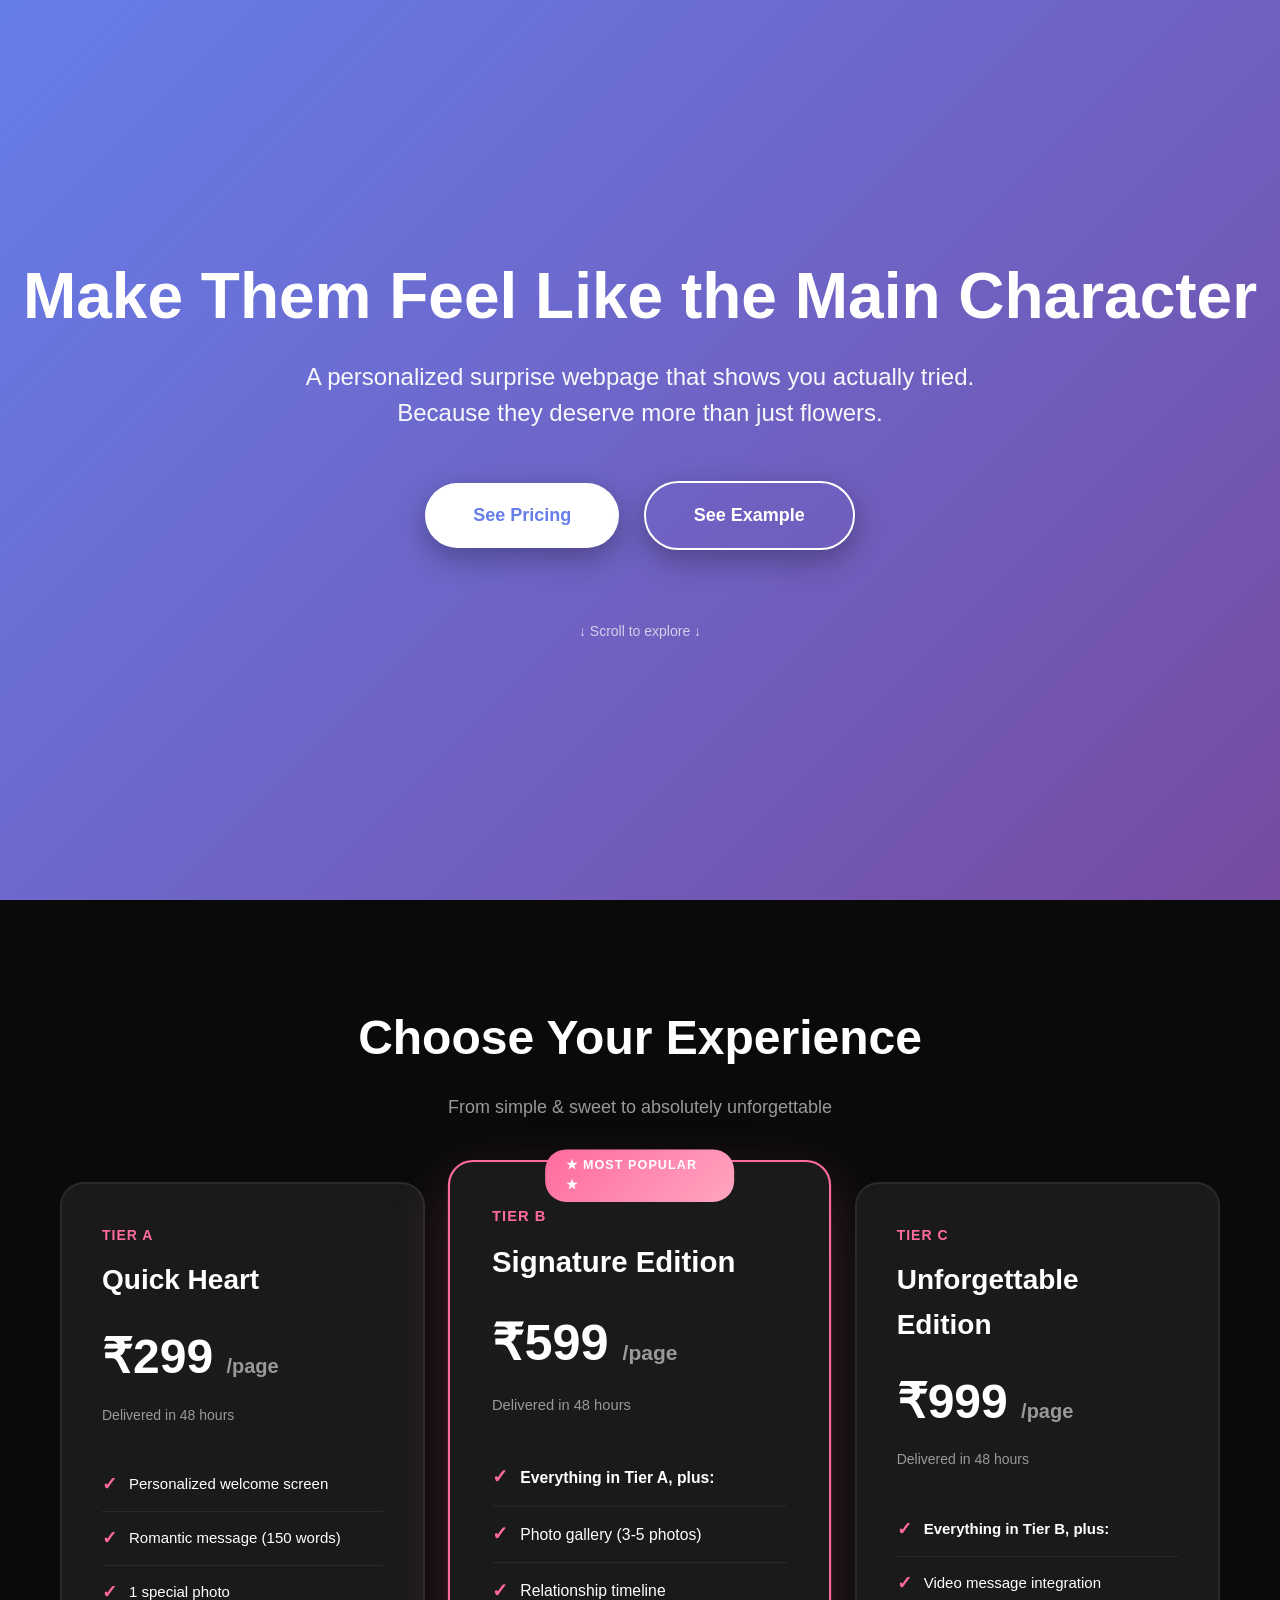
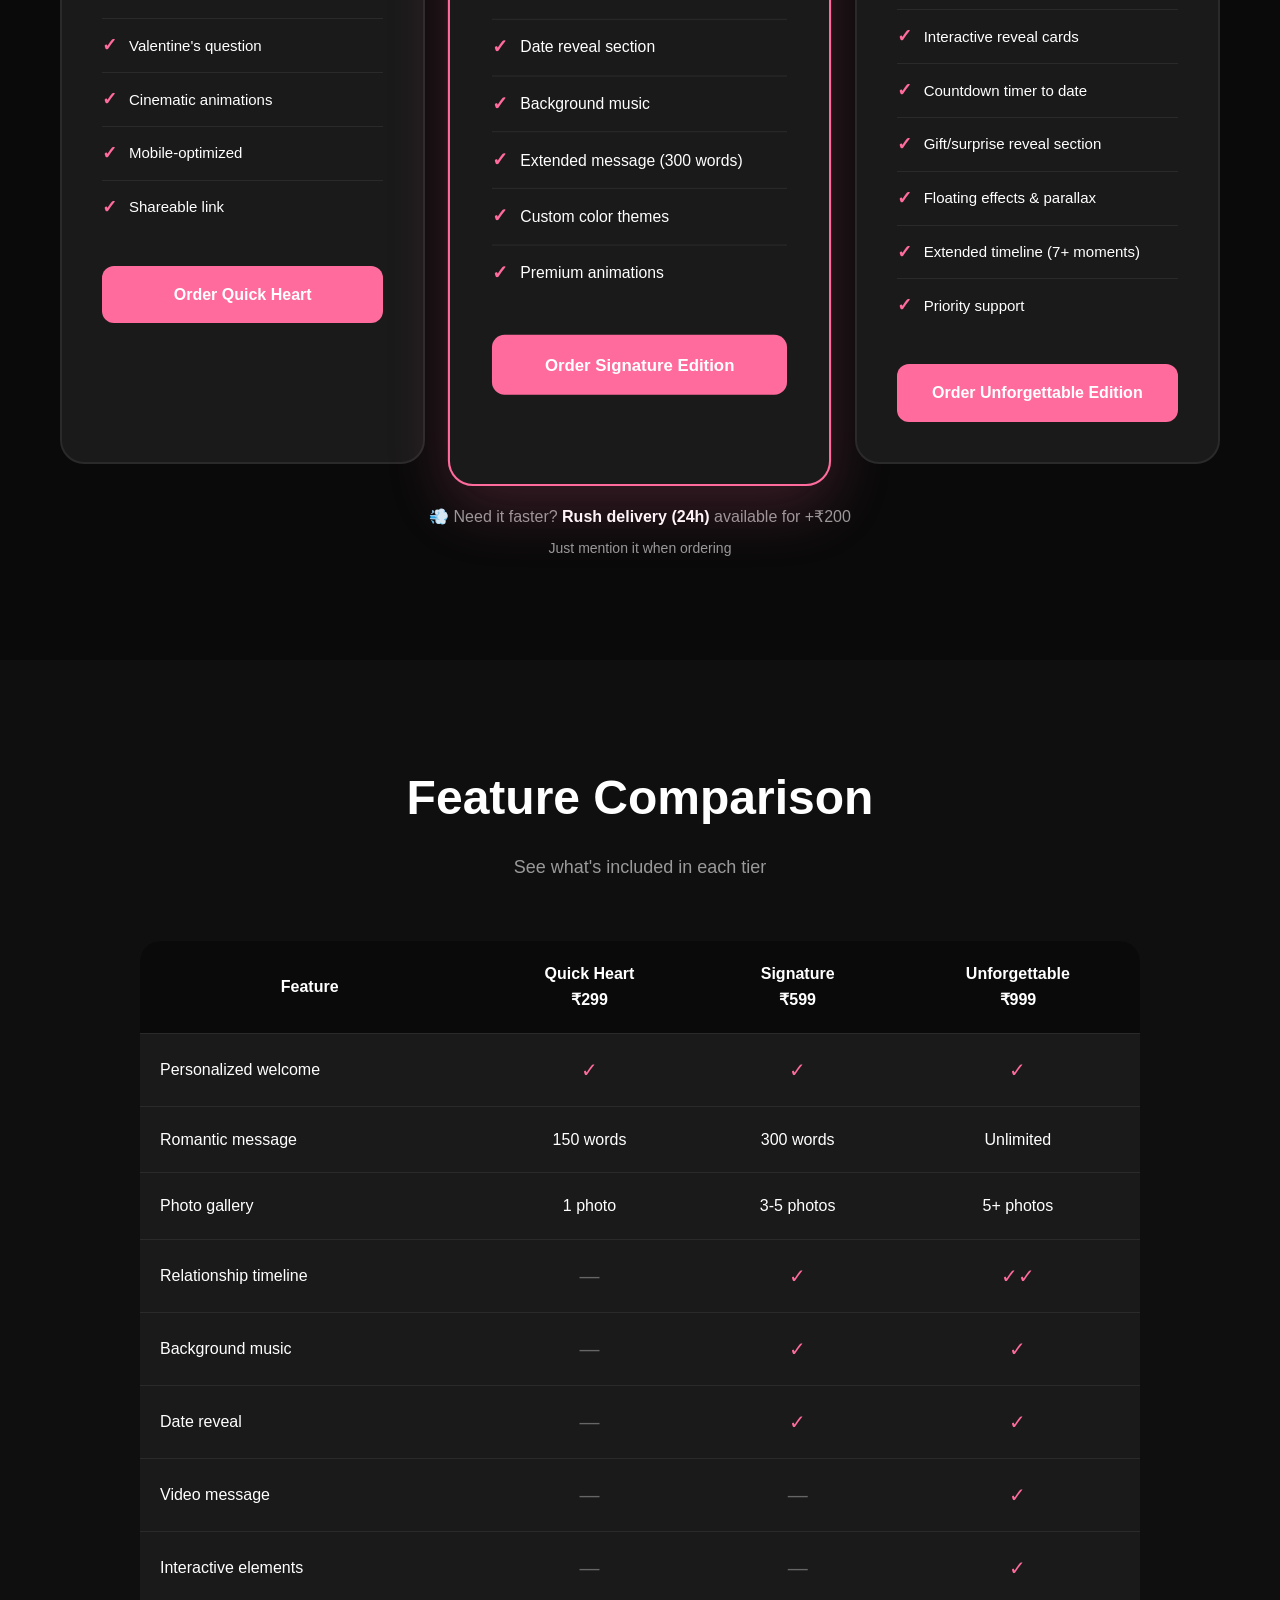
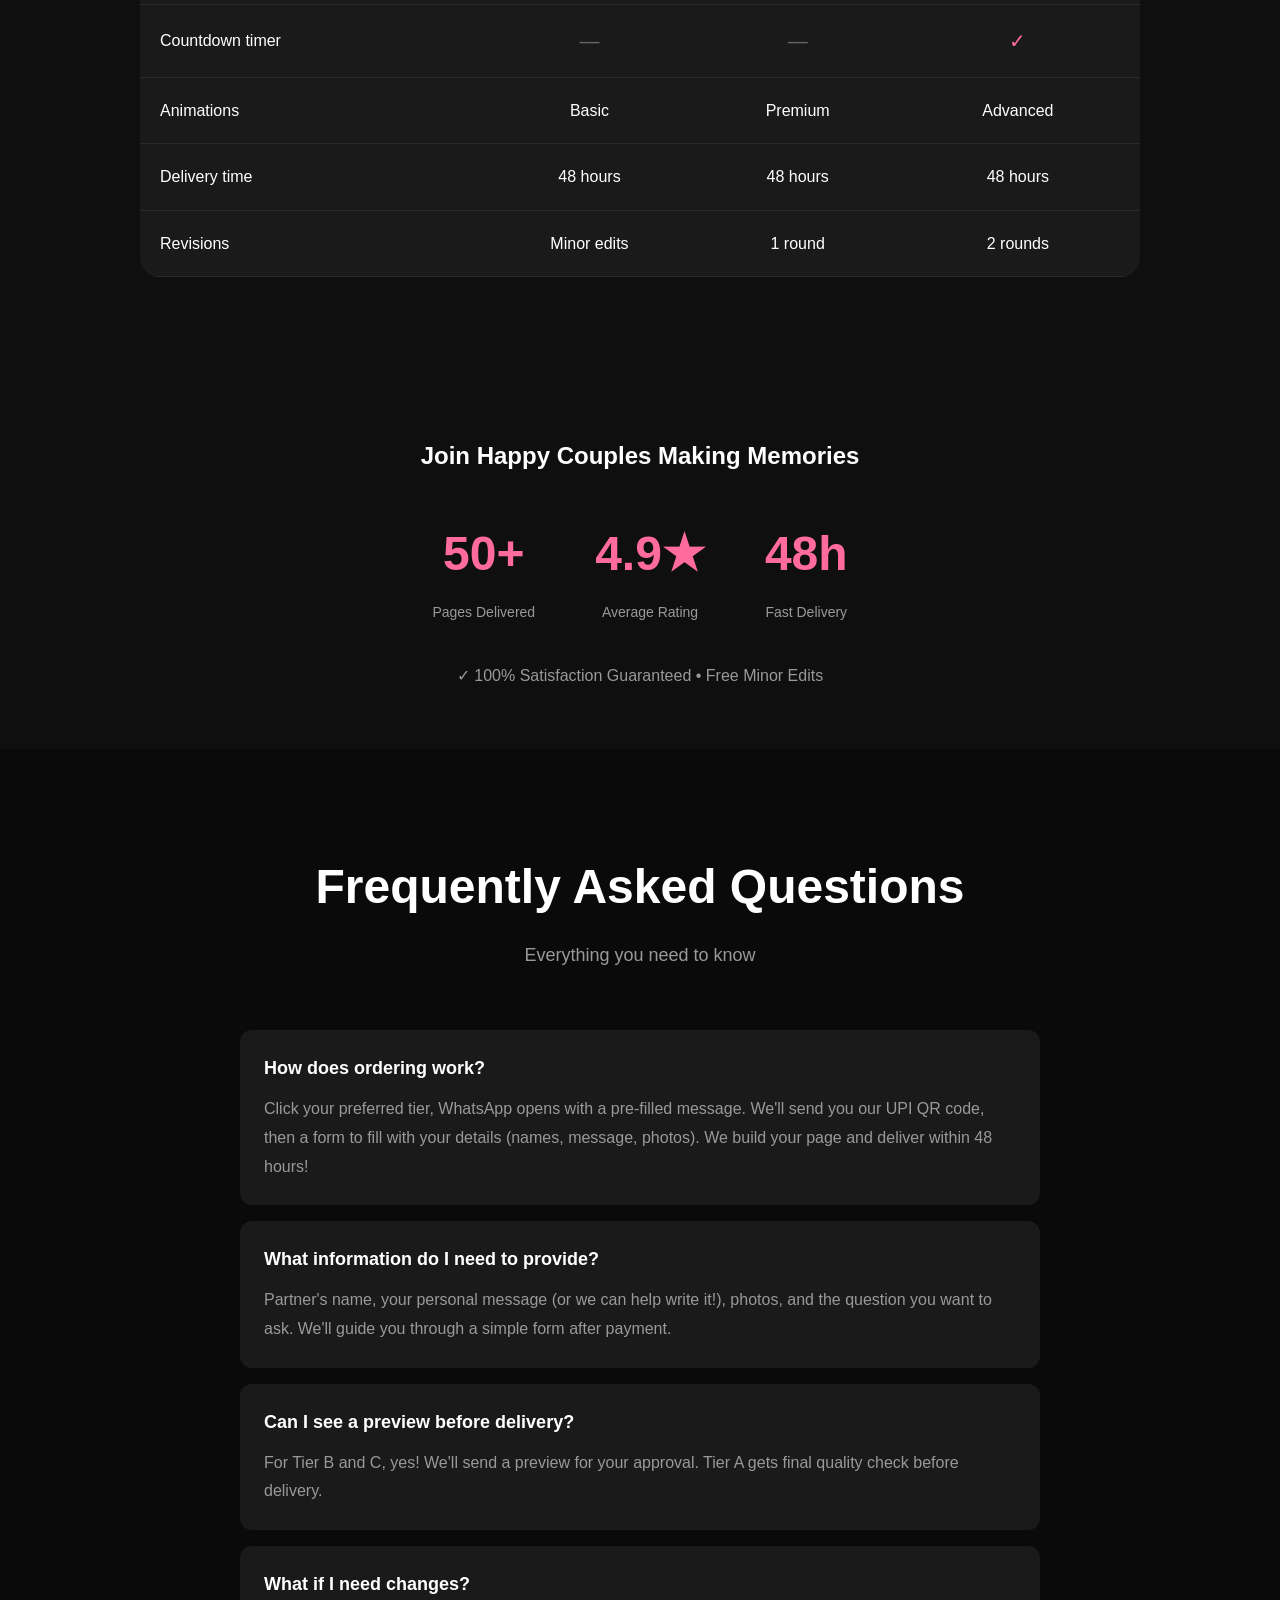
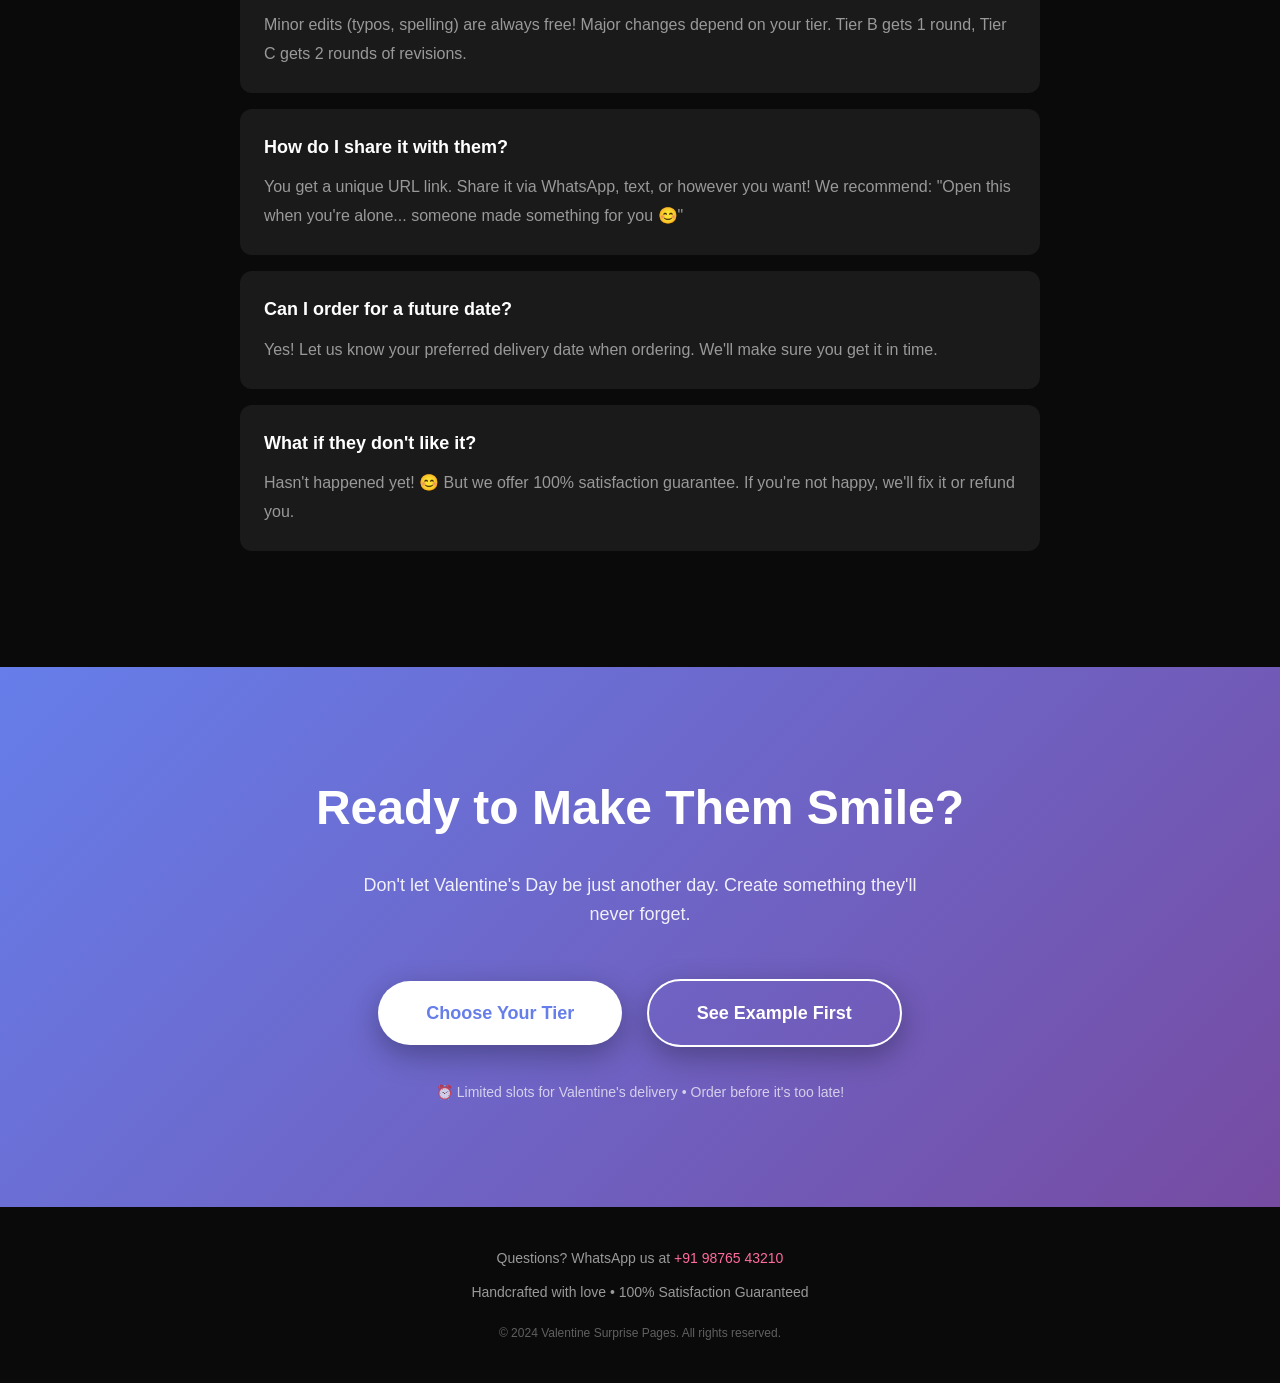
==== index.html @ 6e677381 "Add files via upload" ====
﻿<!DOCTYPE html>

<html lang="en">

<head>

    <meta charset="UTF-8">

    <meta name="viewport" content="width=device-width, initial-scale=1.0">

    <title>Valentine Surprise Pages | Make Them Feel Special</title>

    <meta name="description" content="Personalized romantic surprise pages for Valentine's Day. Choose from 3 tiers of unforgettable experiences.">

    <link rel="icon" href="data:image/svg+xml,<svg xmlns='http://www.w3.org/2000/svg' viewBox='0 0 100 100'><text y='.9em' font-size='90'>💌</text></svg>">

    <style>

        * {

            margin: 0;

            padding: 0;

            box-sizing: border-box;

        }

        body {

            font-family: -apple-system, BlinkMacSystemFont, 'Segoe UI', Roboto, 'Helvetica Neue', Arial, sans-serif;

            background: #0a0a0a;

            color: white;

            line-height: 1.6;

        }

        /* Hero Section */

        .hero {

            background: linear-gradient(135deg, #667eea 0%, #764ba2 100%);

            min-height: 100vh;

            display: flex;

            flex-direction: column;

            justify-content: center;

            align-items: center;

            padding: 40px 20px;

            text-align: center;

        }

        .hero h1 {

            font-size: clamp(36px, 8vw, 64px);

            font-weight: 700;

            margin-bottom: 24px;

            line-height: 1.2;

        }

        .hero-subtitle {

            font-size: clamp(18px, 4vw, 24px);

            margin-bottom: 40px;

            opacity: 0.95;

            max-width: 700px;

            line-height: 1.5;

        }

        .hero-cta {

            display: inline-block;

            padding: 18px 48px;

            background: white;

            color: #667eea;

            text-decoration: none;

            border-radius: 50px;

            font-size: 18px;

            font-weight: 600;

            transition: all 0.3s;

            box-shadow: 0 10px 30px rgba(0, 0, 0, 0.3);

            margin: 10px;

        }

        .hero-cta:hover {

            transform: translateY(-3px);

            box-shadow: 0 15px 40px rgba(0, 0, 0, 0.4);

        }

        .hero-cta.secondary {

            background: transparent;

            border: 2px solid white;

            color: white;

        }

        .hero-cta.secondary:hover {

            background: rgba(255, 255, 255, 0.1);

        }

        .scroll-hint {

            margin-top: 60px;

            font-size: 14px;

            opacity: 0.7;

            animation: bounce 2s infinite;

        }

        @keyframes bounce {

            0%, 100% { transform: translateY(0); }

            50% { transform: translateY(-10px); }

        }

        /* Pricing Section */

        .pricing-section {

            padding: 100px 20px;

            background: #0a0a0a;

        }

        .section-title {

            text-align: center;

            font-size: clamp(32px, 6vw, 48px);

            margin-bottom: 16px;

            font-weight: 700;

        }

        .section-subtitle {

            text-align: center;

            font-size: 18px;

            color: #999;

            margin-bottom: 60px;

        }

        .pricing-grid {

            display: grid;

            grid-template-columns: repeat(auto-fit, minmax(300px, 1fr));

            gap: 32px;

            max-width: 1200px;

            margin: 0 auto;

            padding: 0 20px;

        }

        .pricing-card {

            background: #1a1a1a;

            border-radius: 24px;

            padding: 40px;

            position: relative;

            border: 2px solid #2a2a2a;

            transition: all 0.3s;

        }

        .pricing-card:hover {

            transform: translateY(-8px);

            border-color: #ff6b9d;

            box-shadow: 0 20px 60px rgba(255, 107, 157, 0.3);

        }

        .pricing-card.popular {

            border-color: #ff6b9d;

            box-shadow: 0 20px 60px rgba(255, 107, 157, 0.2);

            transform: scale(1.05);

        }

        .pricing-card.popular:hover {

            transform: scale(1.05) translateY(-8px);

        }

        .popular-badge {

            position: absolute;

            top: -12px;

            left: 50%;

            transform: translateX(-50%);

            background: linear-gradient(135deg, #ff6b9d 0%, #ffa5c0 100%);

            color: white;

            padding: 6px 20px;

            border-radius: 20px;

            font-size: 12px;

            font-weight: 700;

            text-transform: uppercase;

            letter-spacing: 1px;

        }

        .tier-name {

            font-size: 14px;

            color: #ff6b9d;

            font-weight: 600;

            text-transform: uppercase;

            letter-spacing: 1px;

            margin-bottom: 12px;

        }

        .tier-title {

            font-size: 28px;

            font-weight: 700;

            margin-bottom: 16px;

        }

        .tier-price {

            font-size: 48px;

            font-weight: 700;

            margin-bottom: 8px;

        }

        .tier-price span {

            font-size: 20px;

            color: #999;

        }

        .tier-delivery {

            font-size: 14px;

            color: #999;

            margin-bottom: 32px;

        }

        .tier-features {

            list-style: none;

            margin-bottom: 32px;

        }

        .tier-features li {

            padding: 12px 0;

            border-bottom: 1px solid #2a2a2a;

            display: flex;

            align-items: center;

            font-size: 15px;

        }

        .tier-features li:last-child {

            border-bottom: none;

        }

        .tier-features li::before {

            content: '✓';

            color: #ff6b9d;

            font-weight: 700;

            margin-right: 12px;

            font-size: 18px;

        }

        .tier-cta {

            display: block;

            width: 100%;

            padding: 16px;

            background: #ff6b9d;

            color: white;

            text-decoration: none;

            border-radius: 12px;

            font-size: 16px;

            font-weight: 600;

            text-align: center;

            transition: all 0.3s;

        }

        .tier-cta:hover {

            background: #ffa5c0;

            transform: translateY(-2px);

            box-shadow: 0 10px 30px rgba(255, 107, 157, 0.3);

        }

        .tier-demo {

            display: block;

            width: 100%;

            padding: 12px;

            margin-top: 12px;

            background: transparent;

            color: #ff6b9d;

            text-decoration: none;

            border: 2px solid #ff6b9d;

            border-radius: 12px;

            font-size: 14px;

            font-weight: 600;

            text-align: center;

            transition: all 0.3s;

        }

        .tier-demo:hover {

            background: rgba(255, 107, 157, 0.1);

            transform: translateY(-2px);

        }

        /* Comparison Table */

        .comparison-section {

            padding: 100px 20px;

            background: #0f0f0f;

        }

        .comparison-table {

            max-width: 1000px;

            margin: 0 auto;

            background: #1a1a1a;

            border-radius: 20px;

            overflow: hidden;

        }

        .comparison-table table {

            width: 100%;

            border-collapse: collapse;

        }

        .comparison-table th,

        .comparison-table td {

            padding: 20px;

            text-align: left;

            border-bottom: 1px solid #2a2a2a;

        }

        .comparison-table th {

            background: #0a0a0a;

            font-weight: 600;

            text-align: center;

        }

        .comparison-table td:first-child {

            font-weight: 500;

        }

        .comparison-table td:not(:first-child) {

            text-align: center;

        }

        .check {

            color: #ff6b9d;

            font-size: 20px;

        }

        .cross {

            color: #666;

            font-size: 20px;

        }

        /* FAQ Section */

        .faq-section {

            padding: 100px 20px;

            background: #0a0a0a;

        }

        .faq-container {

            max-width: 800px;

            margin: 0 auto;

        }

        .faq-item {

            background: #1a1a1a;

            border-radius: 12px;

            padding: 24px;

            margin-bottom: 16px;

        }

        .faq-question {

            font-size: 18px;

            font-weight: 600;

            margin-bottom: 12px;

        }

        .faq-answer {

            color: #999;

            line-height: 1.8;

        }

        /* Social Proof */

        .social-proof {

            text-align: center;

            padding: 60px 20px;

            background: #0f0f0f;

        }

        .social-proof h3 {

            font-size: 24px;

            margin-bottom: 20px;

        }

        .stats {

            display: flex;

            justify-content: center;

            gap: 60px;

            flex-wrap: wrap;

            margin-top: 40px;

        }

        .stat {

            text-align: center;

        }

        .stat-number {

            font-size: 48px;

            font-weight: 700;

            color: #ff6b9d;

        }

        .stat-label {

            font-size: 14px;

            color: #999;

            margin-top: 8px;

        }

        /* Footer */

        footer {

            text-align: center;

            padding: 40px 20px;

            background: #0a0a0a;

            color: #999;

            font-size: 14px;

        }

        footer a {

            color: #ff6b9d;

            text-decoration: none;

        }

        footer a:hover {

            text-decoration: underline;

        }

        /* Mobile Responsive */

        @media (max-width: 768px) {

            .pricing-grid {

                grid-template-columns: 1fr;

            }

            .pricing-card.popular {

                transform: scale(1);

            }

            .pricing-card.popular:hover {

                transform: scale(1) translateY(-8px);

            }

            .comparison-table {

                overflow-x: auto;

            }

            .stats {

                gap: 40px;

            }

        }

    </style>

</head>

<body>

    <!-- Hero Section -->

    <section class="hero">

        <h1>Make Them Feel Like the Main Character</h1>

        <p class="hero-subtitle">

            A personalized surprise webpage that shows you actually tried.

            Because they deserve more than just flowers.

        </p>

        <div>

            <a href="#pricing" class="hero-cta">See Pricing</a>

            <a href="demo/tier-b.html" class="hero-cta secondary" target="_blank">See Example</a>

        </div>

        <div class="scroll-hint">↓ Scroll to explore ↓</div>

    </section>

    <!-- Pricing Section -->

    <section id="pricing" class="pricing-section">

        <h2 class="section-title">Choose Your Experience</h2>

        <p class="section-subtitle">From simple & sweet to absolutely unforgettable</p>

        <div class="pricing-grid">

            <!-- Tier A: Quick Heart -->

            <div class="pricing-card">

                <div class="tier-name">Tier A</div>

                <h3 class="tier-title">Quick Heart</h3>

                <div class="tier-price">₹299 <span>/page</span></div>

                <p class="tier-delivery">Delivered in 48 hours</p>

                <ul class="tier-features">

                    <li>Personalized welcome screen</li>

                    <li>Romantic message (150 words)</li>

                    <li>1 special photo</li>

                    <li>Valentine's question</li>

                    <li>Cinematic animations</li>

                    <li>Mobile-optimized</li>

                    <li>Shareable link</li>

                </ul>

                <!-- CUSTOMIZATION: Replace 919876543210 with your WhatsApp number -->

                <a href="https://wa.me/919876543210?text=Hi!%20I%20want%20to%20order%20a%20Valentine%20Surprise%20Page%20%F0%9F%92%8C%0A%0A*Tier:*%20A%20-%20Quick%20Heart%0A*Price:*%20%E2%82%B9299%0A%0AI%27d%20like%20to%20proceed!" class="tier-cta" target="_blank">Order Quick Heart</a>

                <!-- <a href="demo/tier-a.html" class="tier-demo" target="_blank">View Demo</a> -->

            </div>

            <!-- Tier B: Signature Edition (MOST POPULAR) -->

            <div class="pricing-card popular">

                <div class="popular-badge">★ Most Popular ★</div>

                <div class="tier-name">Tier B</div>

                <h3 class="tier-title">Signature Edition</h3>

                <div class="tier-price">₹599 <span>/page</span></div>

                <p class="tier-delivery">Delivered in 48 hours</p>

                <ul class="tier-features">

                    <li><strong>Everything in Tier A, plus:</strong></li>

                    <li>Photo gallery (3-5 photos)</li>

                    <li>Relationship timeline</li>

                    <li>Date reveal section</li>

                    <li>Background music</li>

                    <li>Extended message (300 words)</li>

                    <li>Custom color themes</li>

                    <li>Premium animations</li>

                </ul>

                <a href="https://wa.me/919876543210?text=Hi!%20I%20want%20to%20order%20a%20Valentine%20Surprise%20Page%20%F0%9F%92%8C%0A%0A*Tier:*%20B%20-%20Signature%20Edition%20%E2%AD%90%0A*Price:*%20%E2%82%B9599%0A%0AI%27d%20like%20to%20proceed!" class="tier-cta" target="_blank">Order Signature Edition</a>

                <!-- <a href="demo/tier-b.html" class="tier-demo" target="_blank">View Demo</a> -->

            </div>

            <!-- Tier C: Unforgettable Edition -->

            <div class="pricing-card">

                <div class="tier-name">Tier C</div>

                <h3 class="tier-title">Unforgettable Edition</h3>

                <div class="tier-price">₹999 <span>/page</span></div>

                <p class="tier-delivery">Delivered in 48 hours</p>

                <ul class="tier-features">

                    <li><strong>Everything in Tier B, plus:</strong></li>

                    <li>Video message integration</li>

                    <li>Interactive reveal cards</li>

                    <li>Countdown timer to date</li>

                    <li>Gift/surprise reveal section</li>

                    <li>Floating effects & parallax</li>

                    <li>Extended timeline (7+ moments)</li>

                    <li>Priority support</li>

                </ul>

                <a href="https://wa.me/919876543210?text=Hi!%20I%20want%20to%20order%20a%20Valentine%20Surprise%20Page%20%F0%9F%92%8C%0A%0A*Tier:*%20C%20-%20Unforgettable%20Edition%20%F0%9F%8C%9F%0A*Price:*%20%E2%82%B9999%0A%0AI%27d%20like%20to%20proceed!" class="tier-cta" target="_blank">Order Unforgettable Edition</a>

                <!-- <a href="demo/tier-c.html" class="tier-demo" target="_blank">View Demo</a> -->

            </div>

        </div>

        <div style="text-align: center; margin-top: 40px; color: #999;">

            <p>💨 Need it faster? <strong style="color: white;">Rush delivery (24h)</strong> available for +₹200</p>

            <p style="margin-top: 8px; font-size: 14px;">Just mention it when ordering</p>

        </div>

    </section>

    <!-- Comparison Table -->

    <section class="comparison-section">

        <h2 class="section-title">Feature Comparison</h2>

        <p class="section-subtitle">See what's included in each tier</p>

        <div class="comparison-table">

            <table>

                <thead>

                    <tr>

                        <th>Feature</th>

                        <th>Quick Heart<br>₹299</th>

                        <th>Signature<br>₹599</th>

                        <th>Unforgettable<br>₹999</th>

                    </tr>

                </thead>

                <tbody>

                    <tr>

                        <td>Personalized welcome</td>

                        <td><span class="check">✓</span></td>

                        <td><span class="check">✓</span></td>

                        <td><span class="check">✓</span></td>

                    </tr>

                    <tr>

                        <td>Romantic message</td>

                        <td>150 words</td>

                        <td>300 words</td>

                        <td>Unlimited</td>

                    </tr>

                    <tr>

                        <td>Photo gallery</td>

                        <td>1 photo</td>

                        <td>3-5 photos</td>

                        <td>5+ photos</td>

                    </tr>

                    <tr>

                        <td>Relationship timeline</td>

                        <td><span class="cross">—</span></td>

                        <td><span class="check">✓</span></td>

                        <td><span class="check">✓✓</span></td>

                    </tr>

                    <tr>

                        <td>Background music</td>

                        <td><span class="cross">—</span></td>

                        <td><span class="check">✓</span></td>

                        <td><span class="check">✓</span></td>

                    </tr>

                    <tr>

                        <td>Date reveal</td>

                        <td><span class="cross">—</span></td>

                        <td><span class="check">✓</span></td>

                        <td><span class="check">✓</span></td>

                    </tr>

                    <tr>

                        <td>Video message</td>

                        <td><span class="cross">—</span></td>

                        <td><span class="cross">—</span></td>

                        <td><span class="check">✓</span></td>

                    </tr>

                    <tr>

                        <td>Interactive elements</td>

                        <td><span class="cross">—</span></td>

                        <td><span class="cross">—</span></td>

                        <td><span class="check">✓</span></td>

                    </tr>

                    <tr>

                        <td>Countdown timer</td>

                        <td><span class="cross">—</span></td>

                        <td><span class="cross">—</span></td>

                        <td><span class="check">✓</span></td>

                    </tr>

                    <tr>

                        <td>Animations</td>

                        <td>Basic</td>

                        <td>Premium</td>

                        <td>Advanced</td>

                    </tr>

                    <tr>

                        <td>Delivery time</td>

                        <td>48 hours</td>

                        <td>48 hours</td>

                        <td>48 hours</td>

                    </tr>

                    <tr>

                        <td>Revisions</td>

                        <td>Minor edits</td>

                        <td>1 round</td>

                        <td>2 rounds</td>

                    </tr>

                </tbody>

            </table>

        </div>

    </section>

    <!-- Social Proof -->

    <section class="social-proof">

        <h3>Join Happy Couples Making Memories</h3>

        <div class="stats">

            <div class="stat">

                <div class="stat-number">50+</div>

                <div class="stat-label">Pages Delivered</div>

            </div>

            <div class="stat">

                <div class="stat-number">4.9★</div>

                <div class="stat-label">Average Rating</div>

            </div>

            <div class="stat">

                <div class="stat-number">48h</div>

                <div class="stat-label">Fast Delivery</div>

            </div>

        </div>

        <p style="margin-top: 40px; color: #999;">✓ 100% Satisfaction Guaranteed • Free Minor Edits</p>

    </section>

    <!-- FAQ -->

    <section class="faq-section">

        <h2 class="section-title">Frequently Asked Questions</h2>

        <p class="section-subtitle">Everything you need to know</p>

        <div class="faq-container">

            <div class="faq-item">

                <div class="faq-question">How does ordering work?</div>

                <div class="faq-answer">Click your preferred tier, WhatsApp opens with a pre-filled message. We'll send you our UPI QR code, then a form to fill with your details (names, message, photos). We build your page and deliver within 48 hours!</div>

            </div>

            <div class="faq-item">

                <div class="faq-question">What information do I need to provide?</div>

                <div class="faq-answer">Partner's name, your personal message (or we can help write it!), photos, and the question you want to ask. We'll guide you through a simple form after payment.</div>

            </div>

            <div class="faq-item">

                <div class="faq-question">Can I see a preview before delivery?</div>

                <div class="faq-answer">For Tier B and C, yes! We'll send a preview for your approval. Tier A gets final quality check before delivery.</div>

            </div>

            <div class="faq-item">

                <div class="faq-question">What if I need changes?</div>

                <div class="faq-answer">Minor edits (typos, spelling) are always free! Major changes depend on your tier. Tier B gets 1 round, Tier C gets 2 rounds of revisions.</div>

            </div>

            <div class="faq-item">

                <div class="faq-question">How do I share it with them?</div>

                <div class="faq-answer">You get a unique URL link. Share it via WhatsApp, text, or however you want! We recommend: "Open this when you're alone... someone made something for you 😊"</div>

            </div>

            <div class="faq-item">

                <div class="faq-question">Can I order for a future date?</div>

                <div class="faq-answer">Yes! Let us know your preferred delivery date when ordering. We'll make sure you get it in time.</div>

            </div>

            <div class="faq-item">

                <div class="faq-question">What if they don't like it?</div>

                <div class="faq-answer">Hasn't happened yet! 😊 But we offer 100% satisfaction guarantee. If you're not happy, we'll fix it or refund you.</div>

            </div>

        </div>

    </section>

    <!-- Final CTA -->

    <section class="hero" style="min-height: 60vh;">

        <h2 style="font-size: clamp(32px, 6vw, 48px); margin-bottom: 24px;">Ready to Make Them Smile?</h2>

        <p style="font-size: 18px; max-width: 600px; margin-bottom: 40px; opacity: 0.9;">

            Don't let Valentine's Day be just another day. Create something they'll never forget.

        </p>

        <div>

            <a href="#pricing" class="hero-cta">Choose Your Tier</a>

            <a href="demo/tier-b.html" class="hero-cta secondary" target="_blank">See Example First</a>

        </div>

        <p style="margin-top: 24px; font-size: 14px; opacity: 0.7;">

            ⏰ Limited slots for Valentine's delivery • Order before it's too late!

        </p>

    </section>

    <!-- Footer -->

    <footer>

        <!-- CUSTOMIZATION: Update your contact info -->

        <p>Questions? WhatsApp us at <a href="https://wa.me/919876543210" target="_blank">+91 98765 43210</a></p>

        <p style="margin-top: 12px;">Handcrafted with love • 100% Satisfaction Guaranteed</p>

        <p style="margin-top: 20px; font-size: 12px; opacity: 0.6;">© 2024 Valentine Surprise Pages. All rights reserved.</p>

    </footer>

</body>

</html>
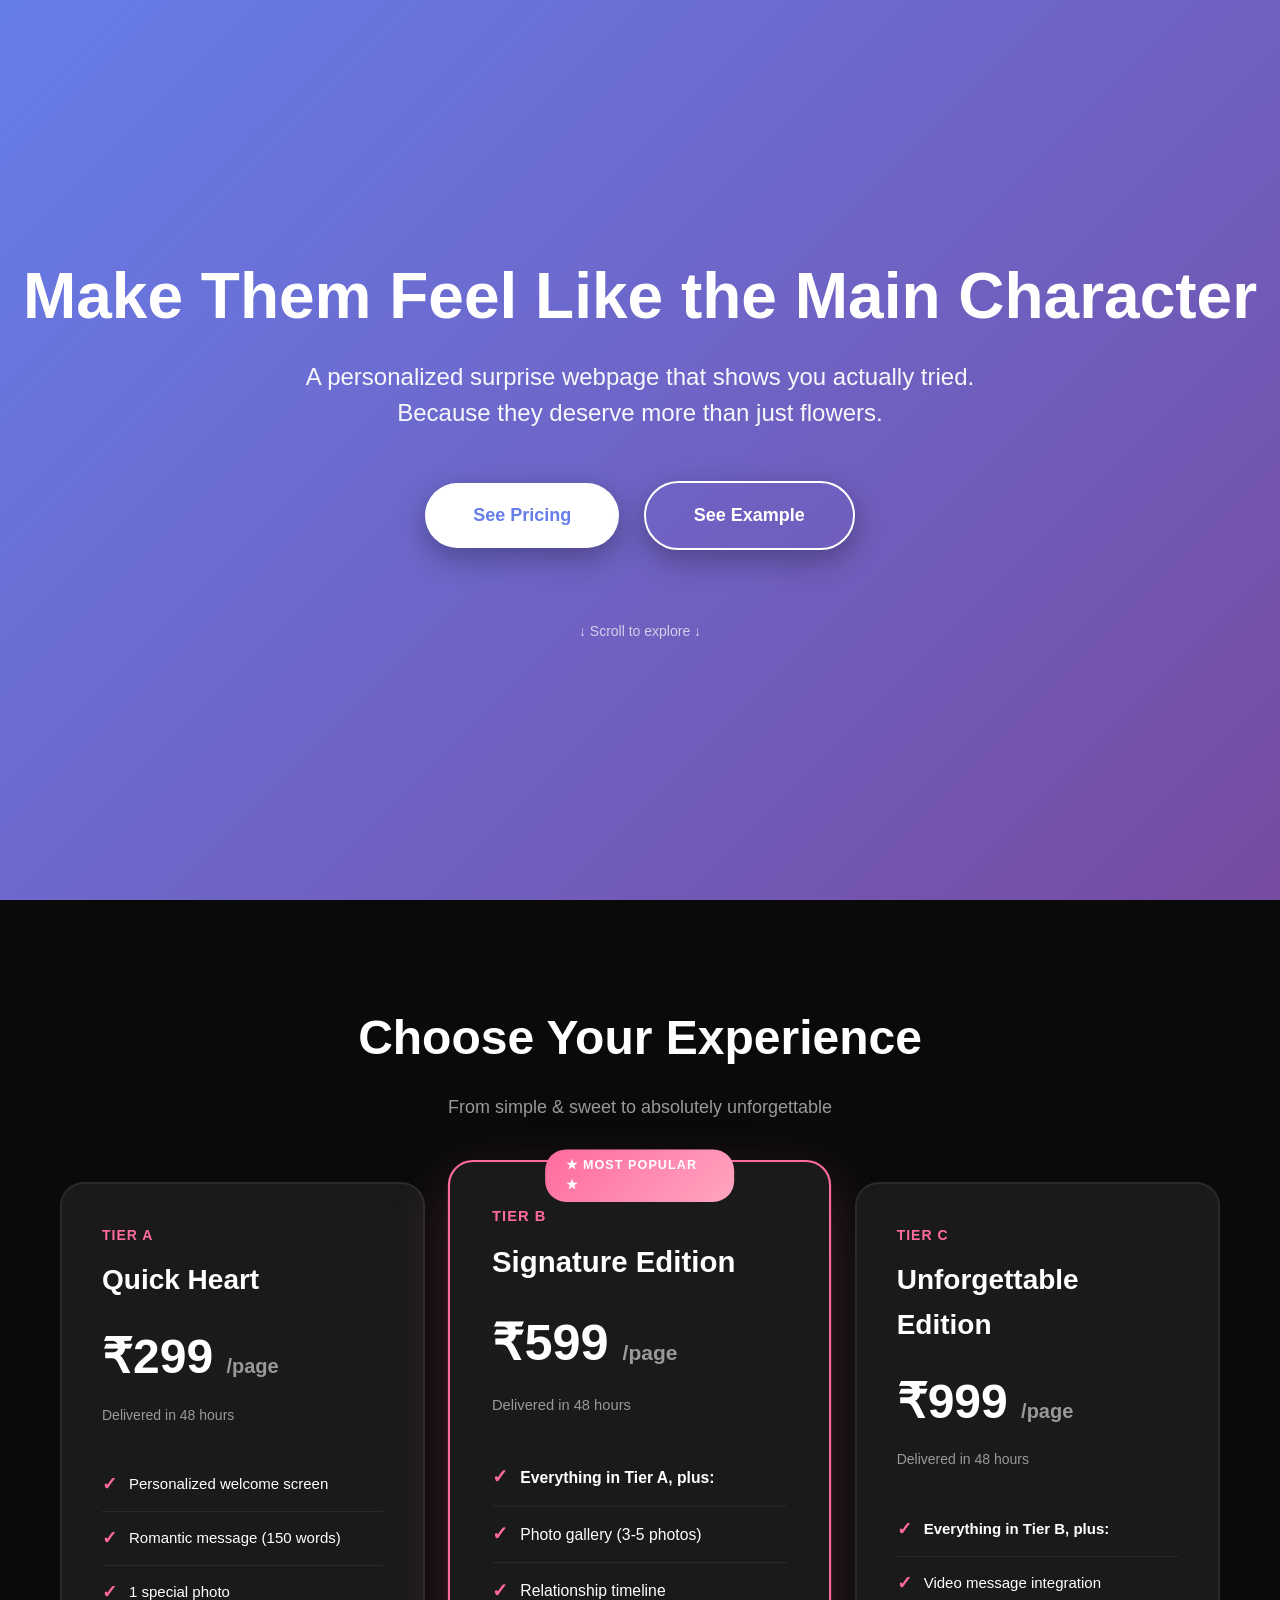
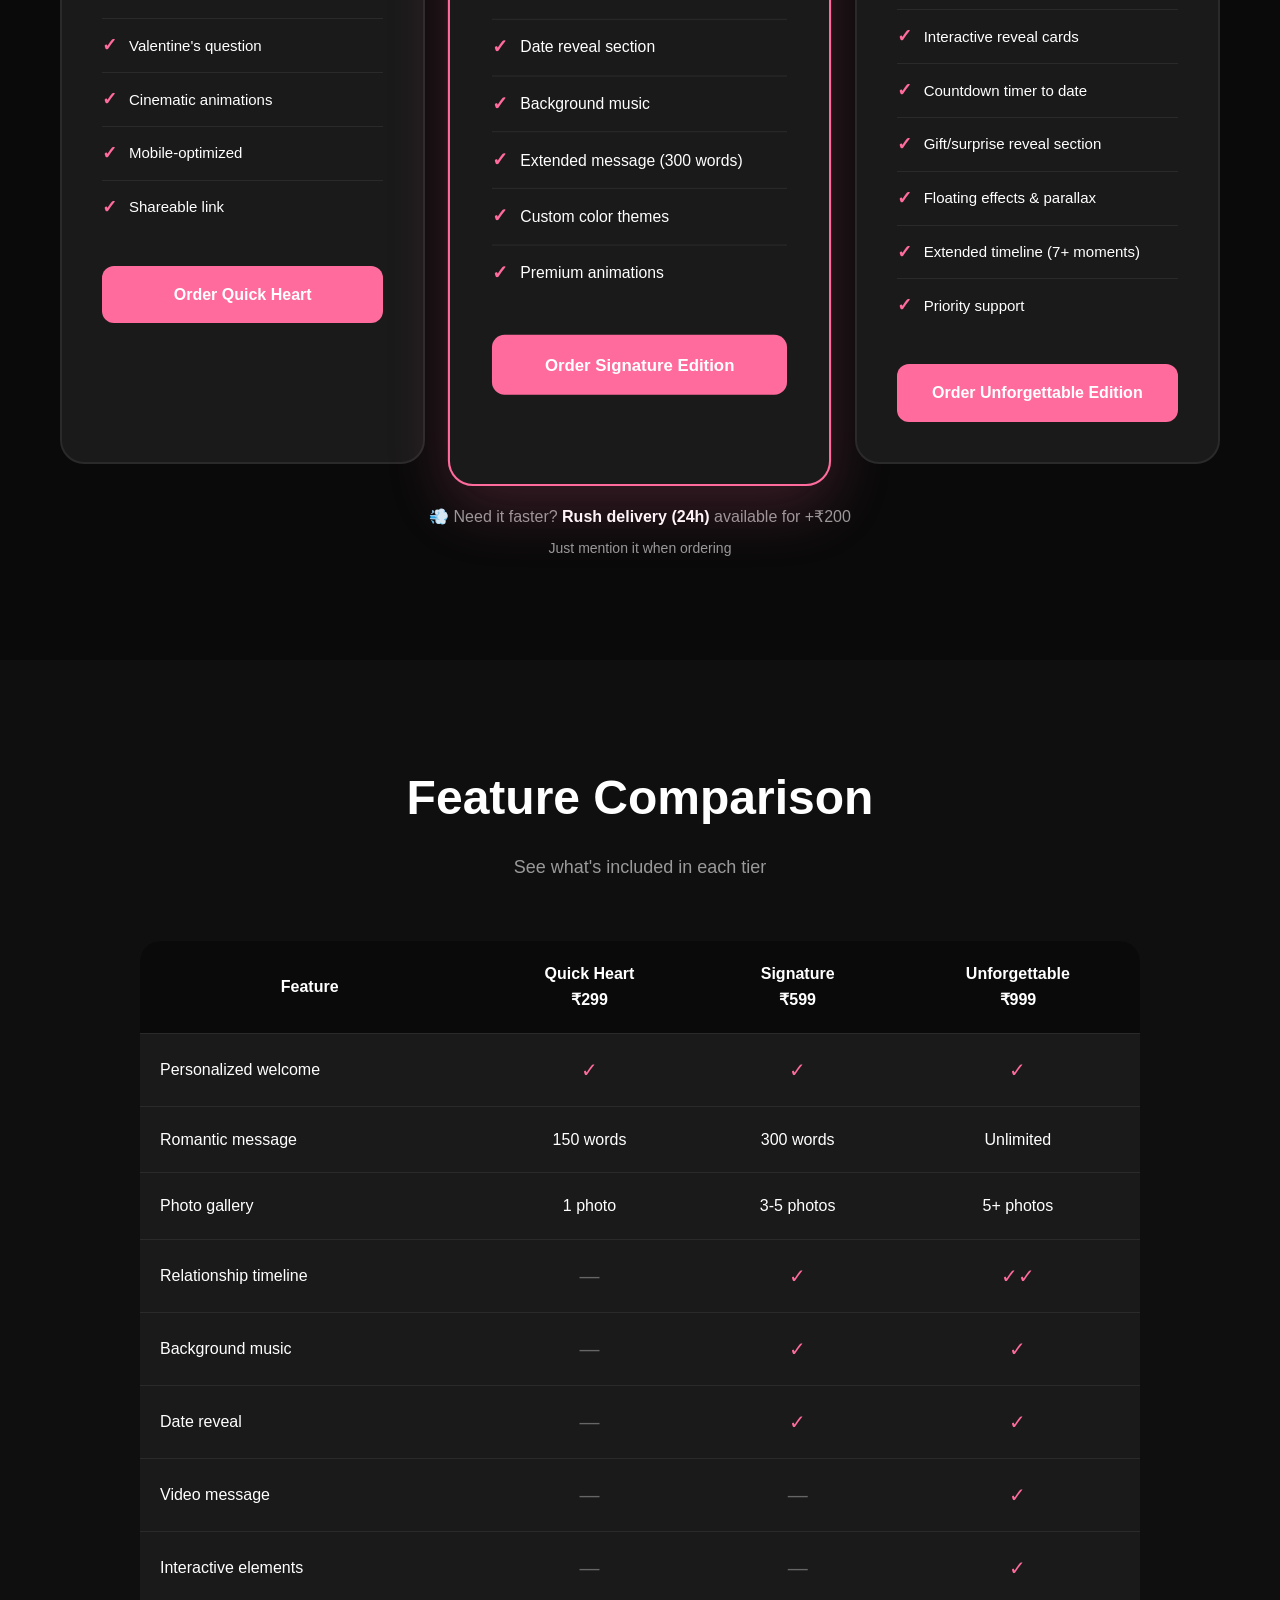
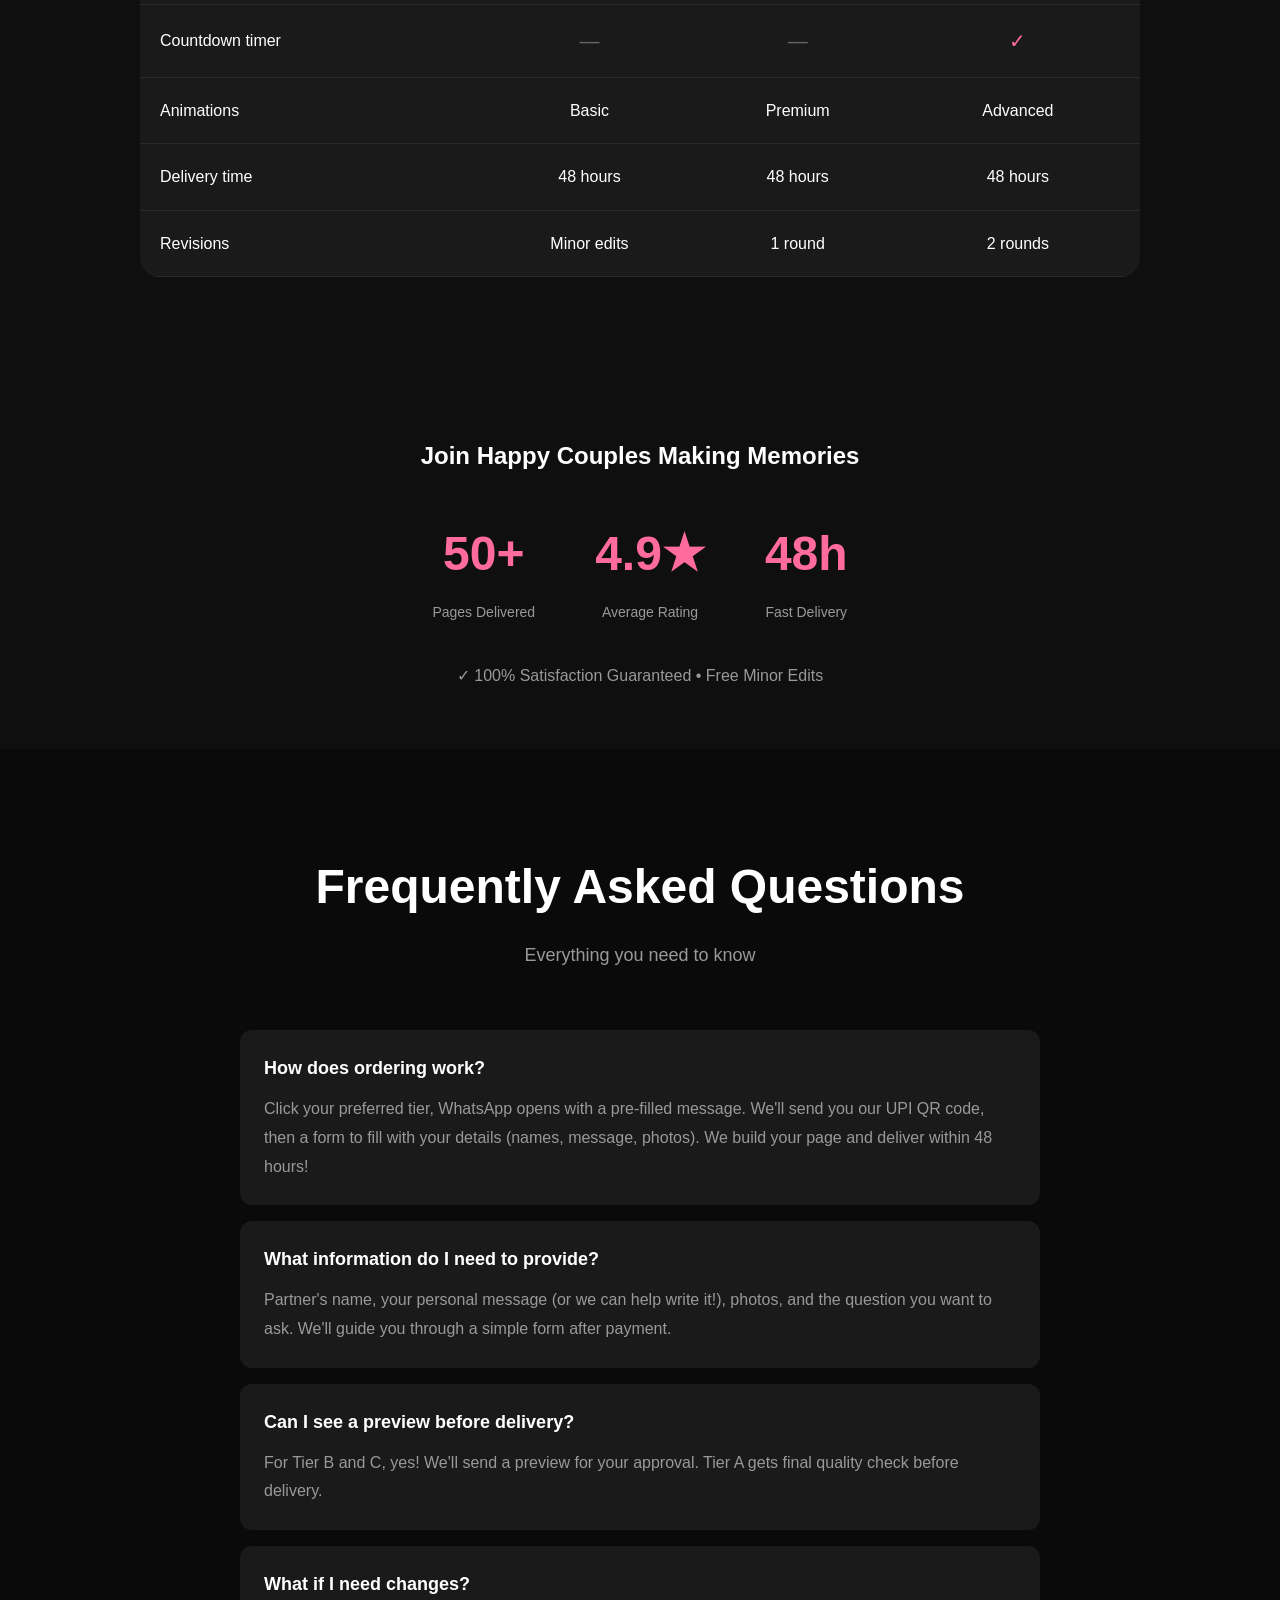
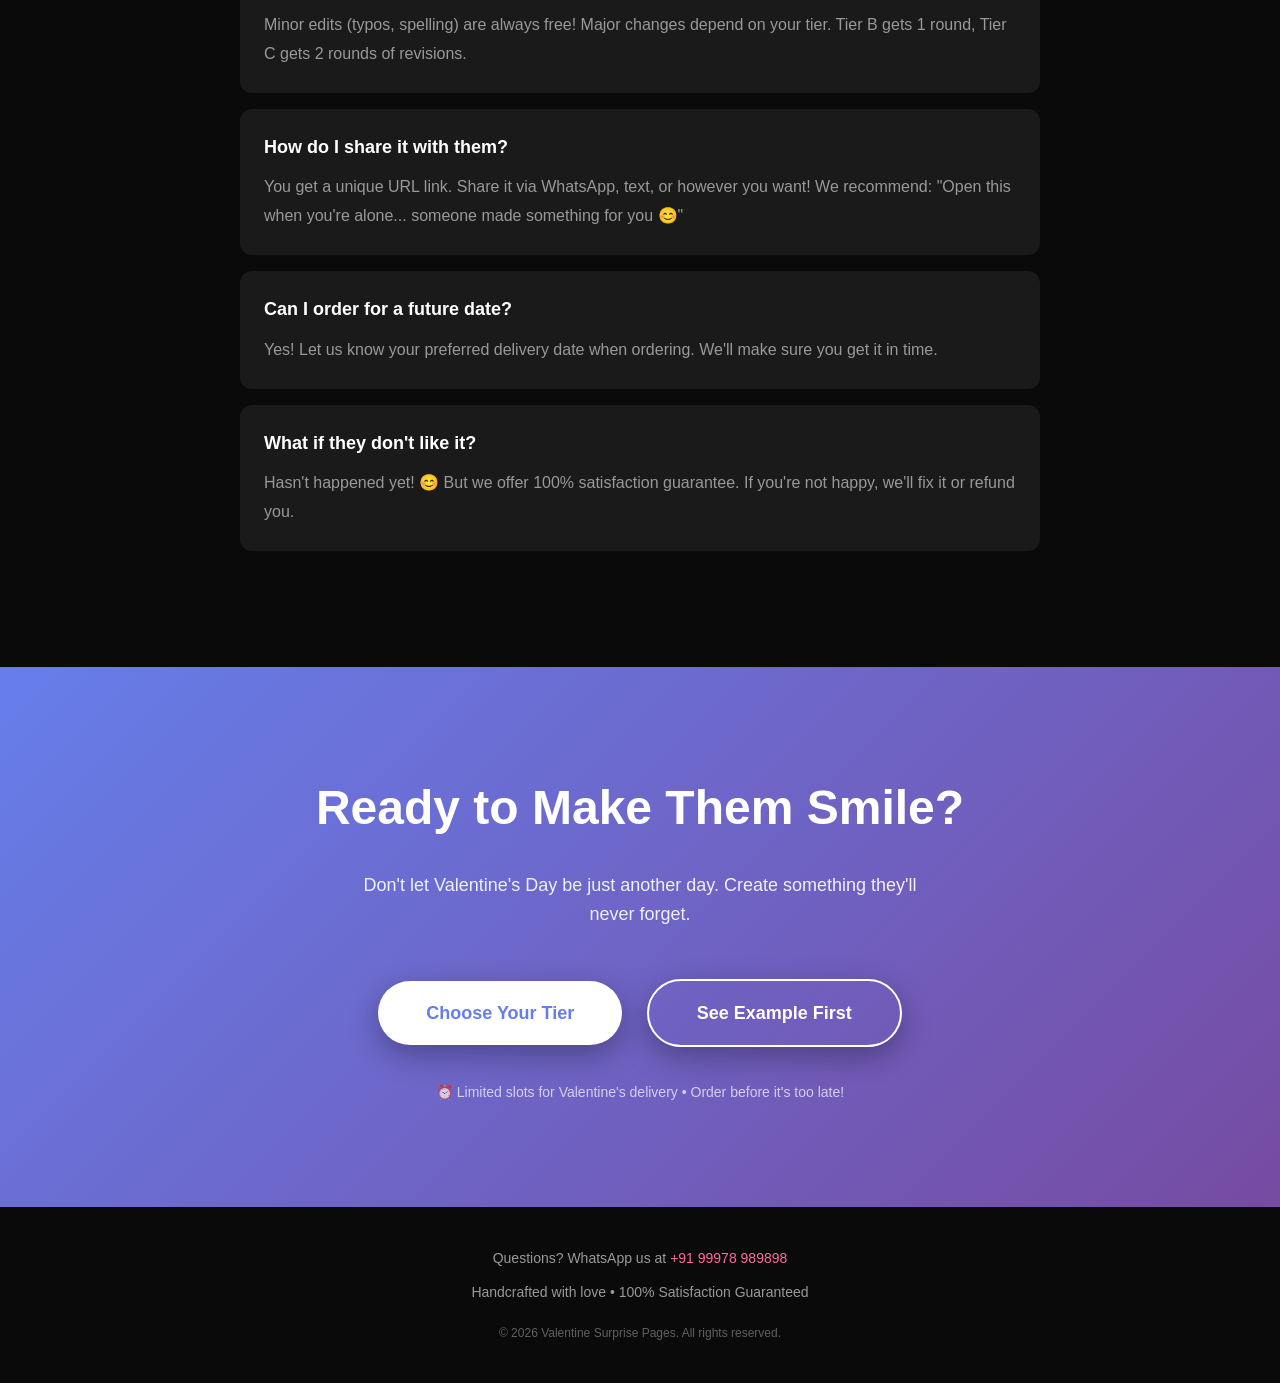
==== commit 32016b6c: "Update index.html" ====
--- a/index.html
+++ b/index.html
@@ -1196,11 +1196,11 @@
 
         <!-- CUSTOMIZATION: Update your contact info -->
 
-        <p>Questions? WhatsApp us at <a href="https://wa.me/919876543210" target="_blank">+91 98765 43210</a></p>
+        <p>Questions? WhatsApp us at <a href="https://wa.me/919997899898" target="_blank">+91 99978 989898</a></p>
 
         <p style="margin-top: 12px;">Handcrafted with love • 100% Satisfaction Guaranteed</p>
 
-        <p style="margin-top: 20px; font-size: 12px; opacity: 0.6;">© 2024 Valentine Surprise Pages. All rights reserved.</p>
+        <p style="margin-top: 20px; font-size: 12px; opacity: 0.6;">© 2026 Valentine Surprise Pages. All rights reserved.</p>
 
     </footer>
 
@@ -1208,3 +1208,4 @@
 
 </html>
 
+
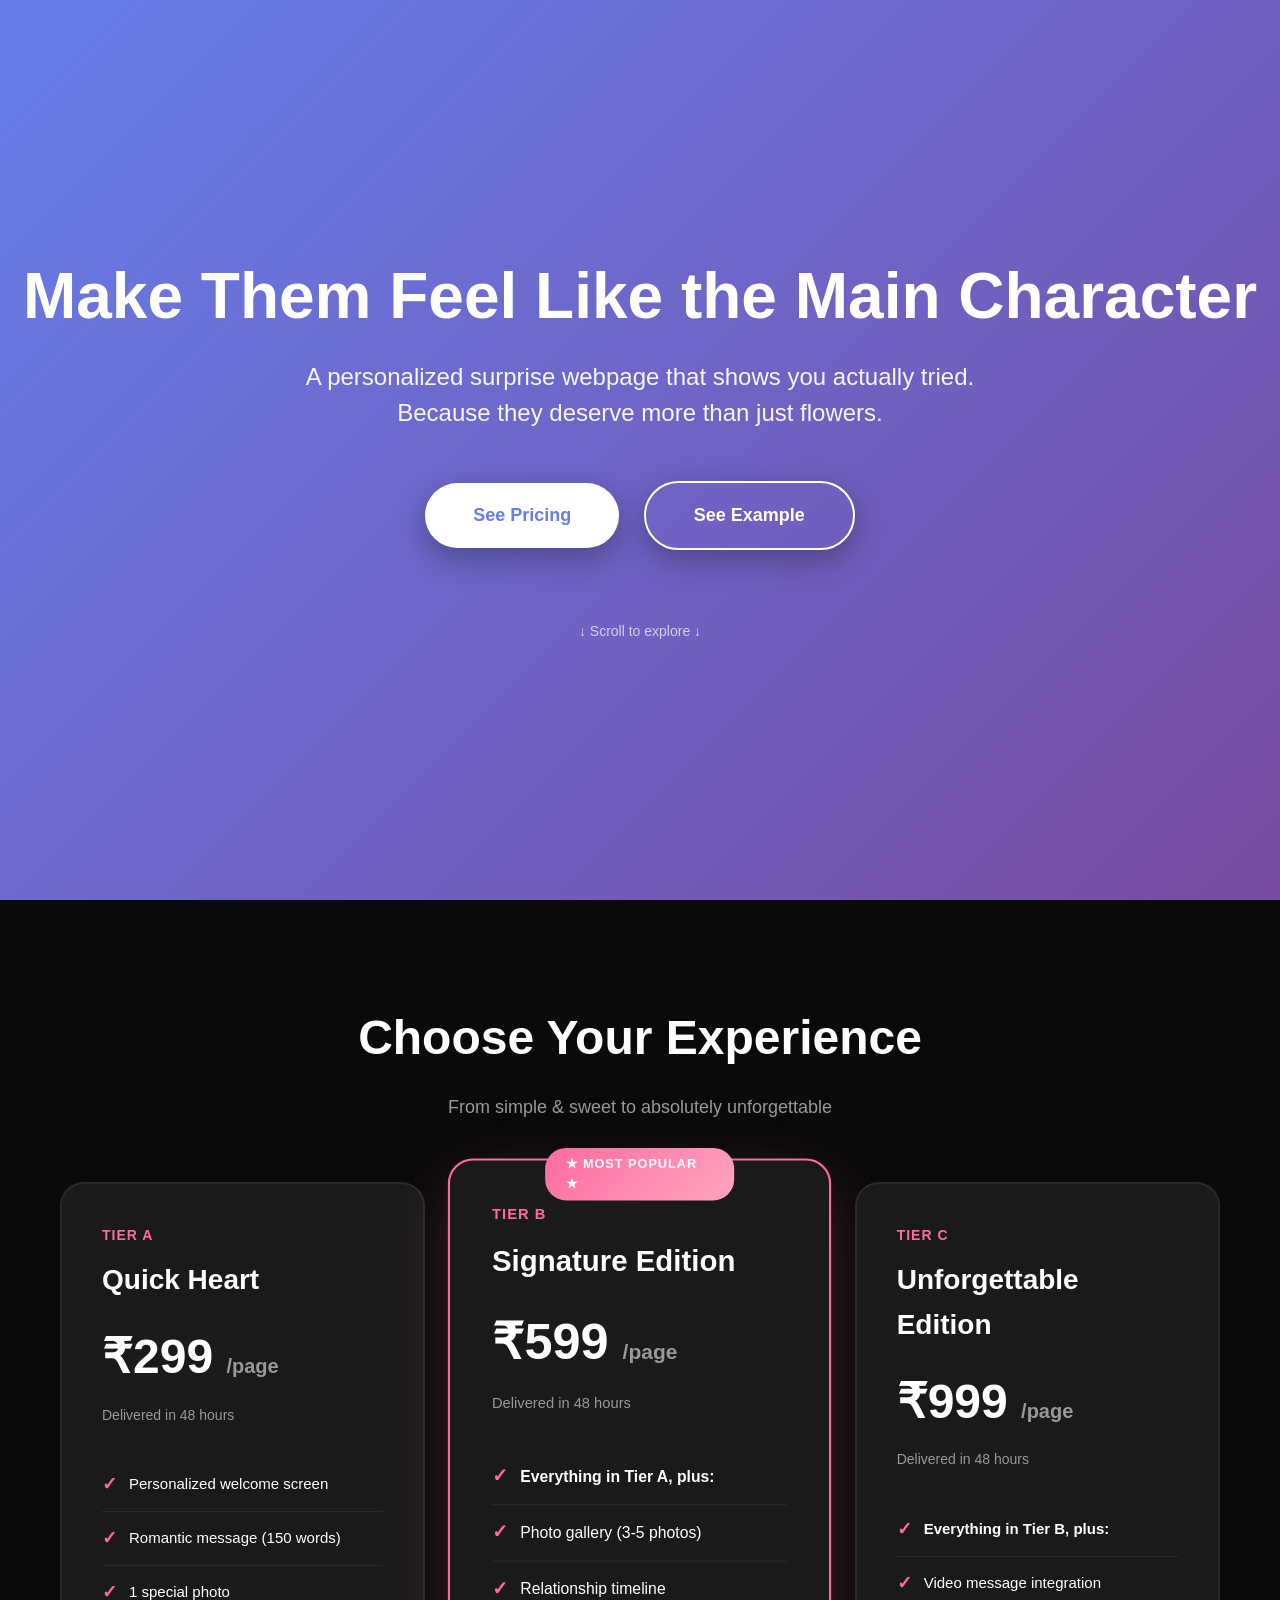
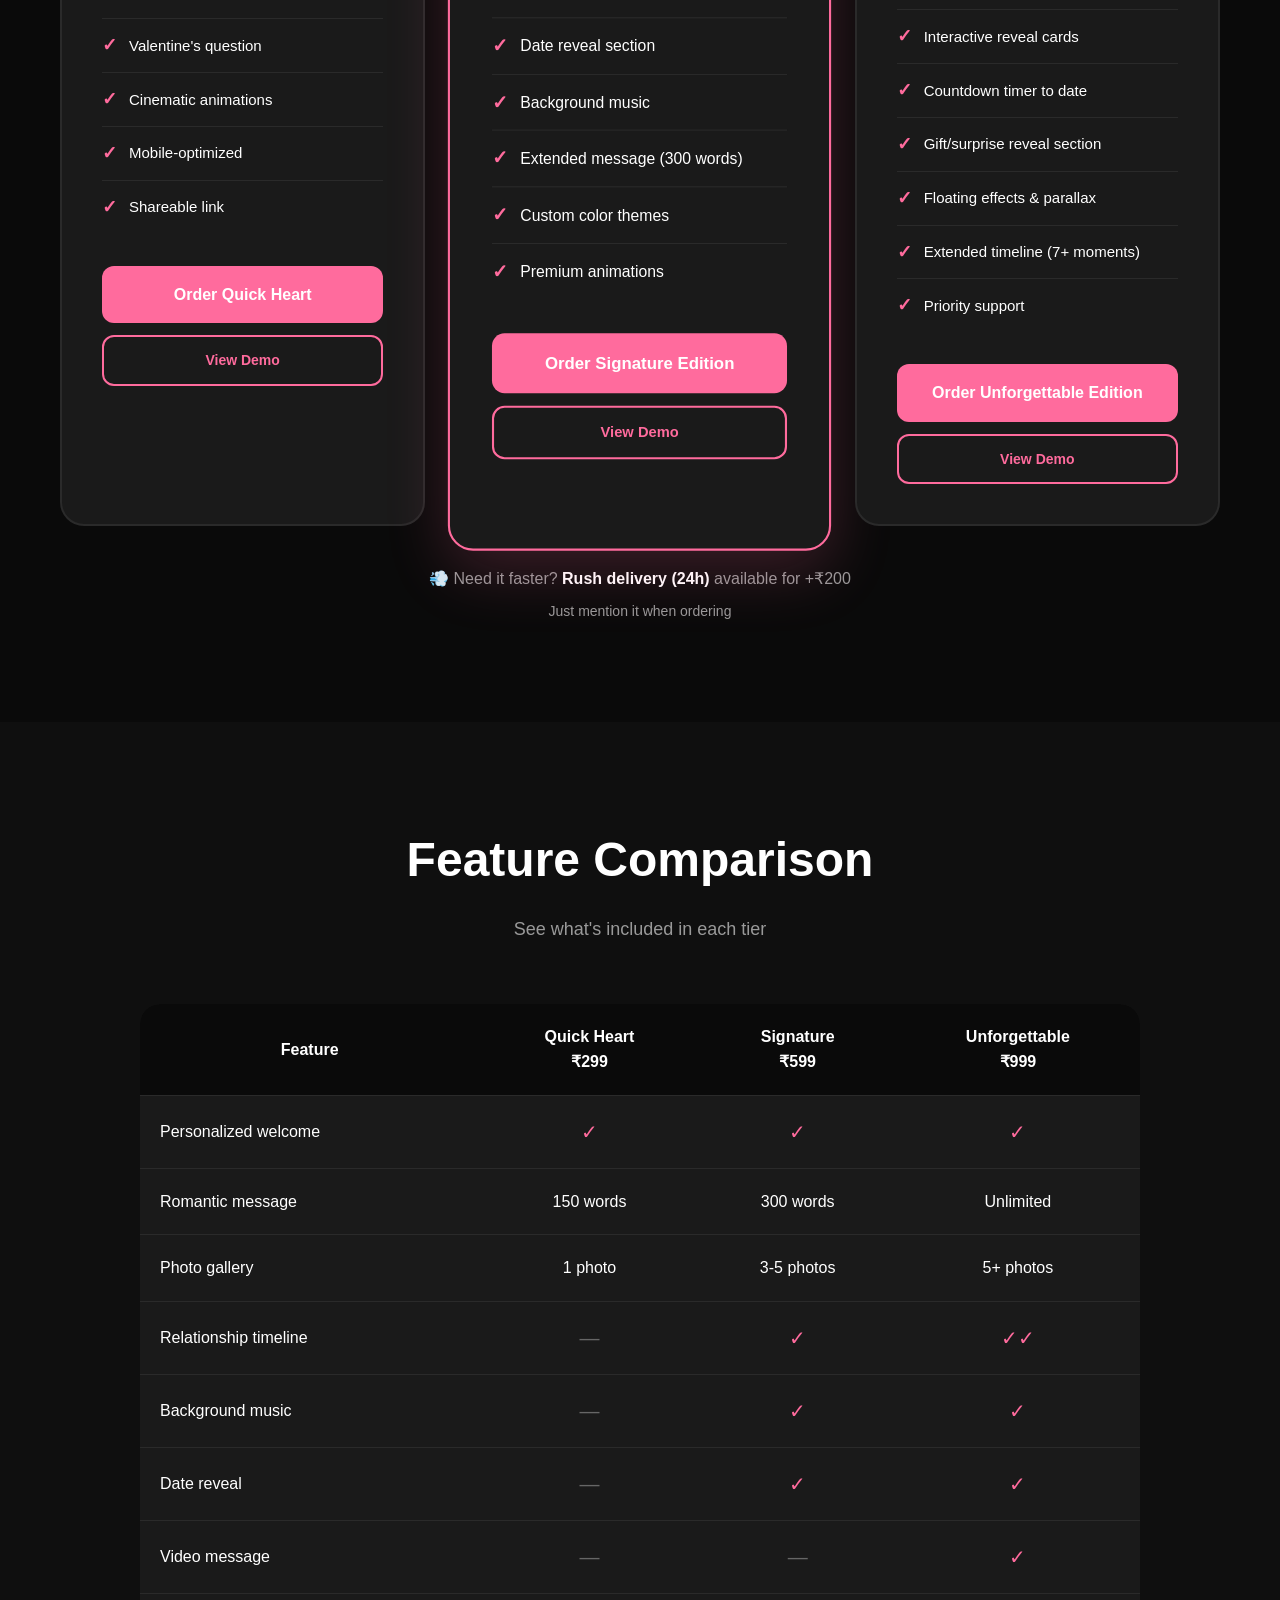
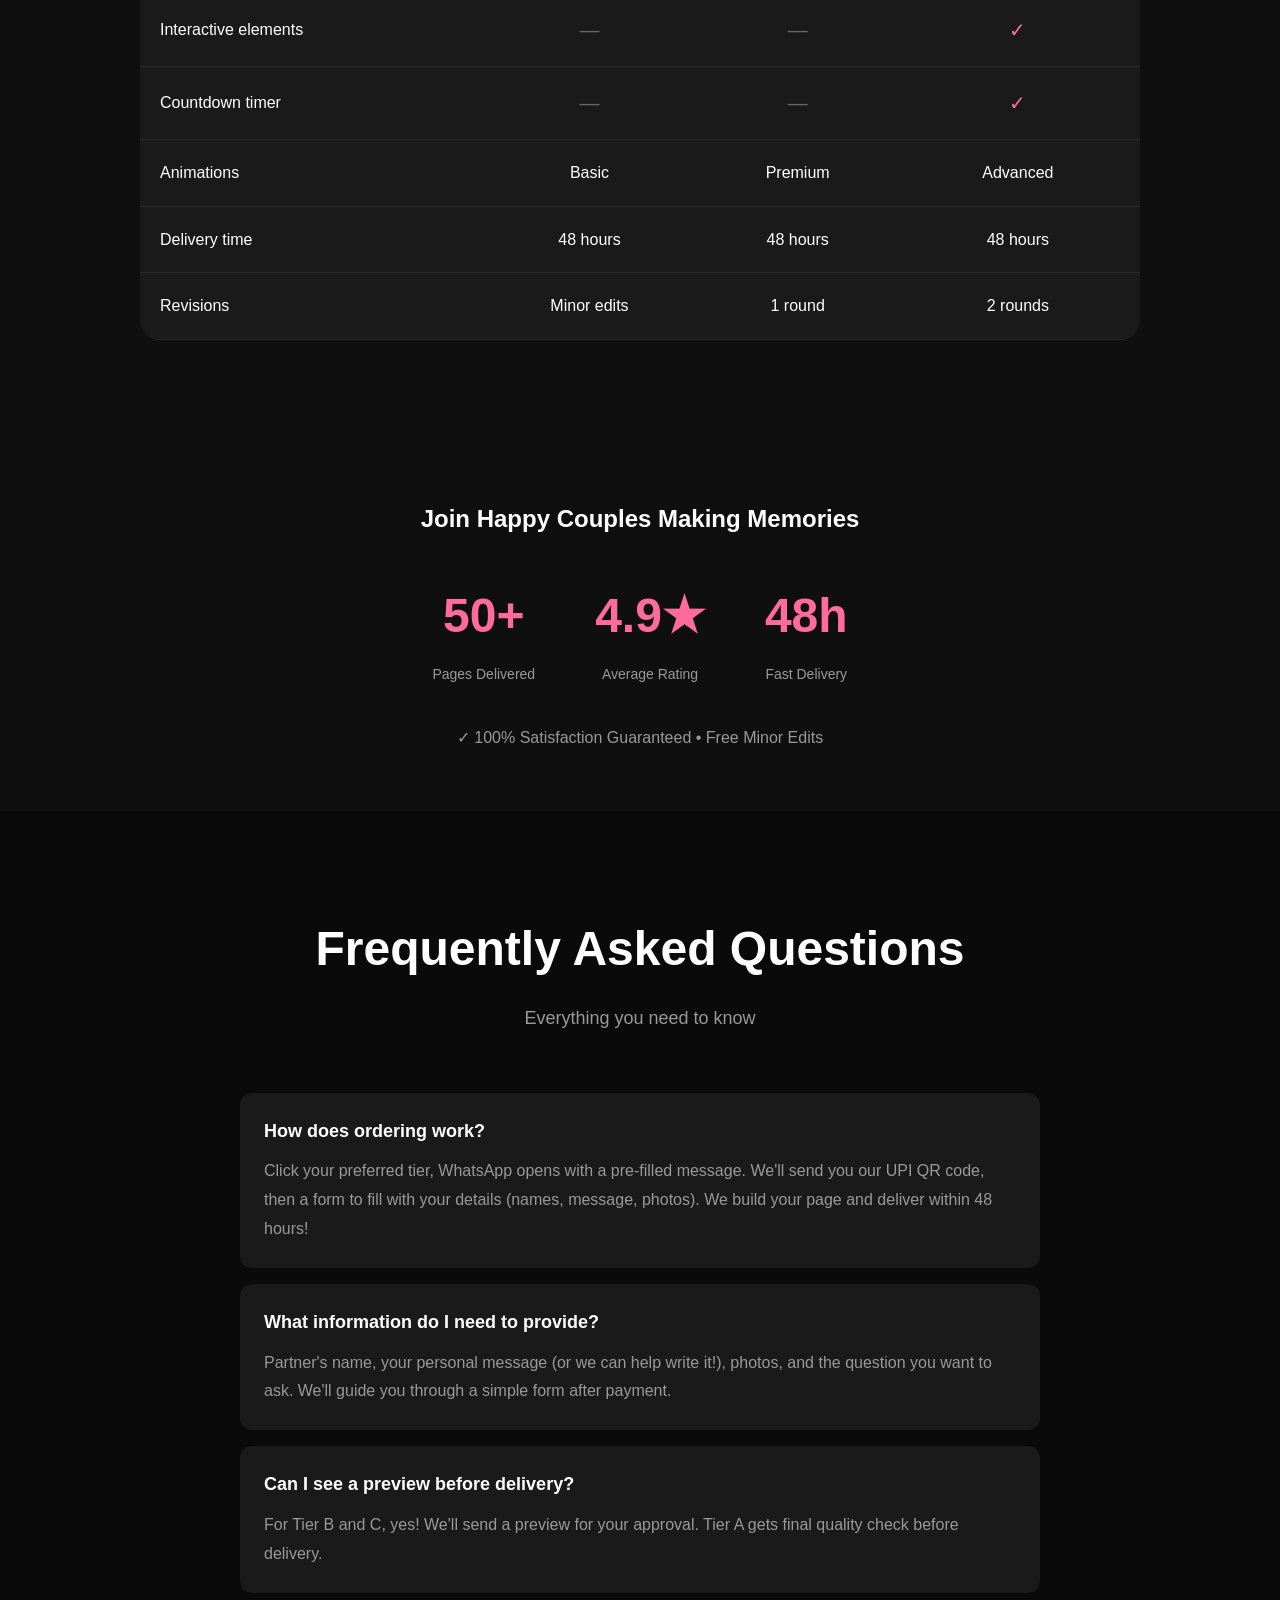
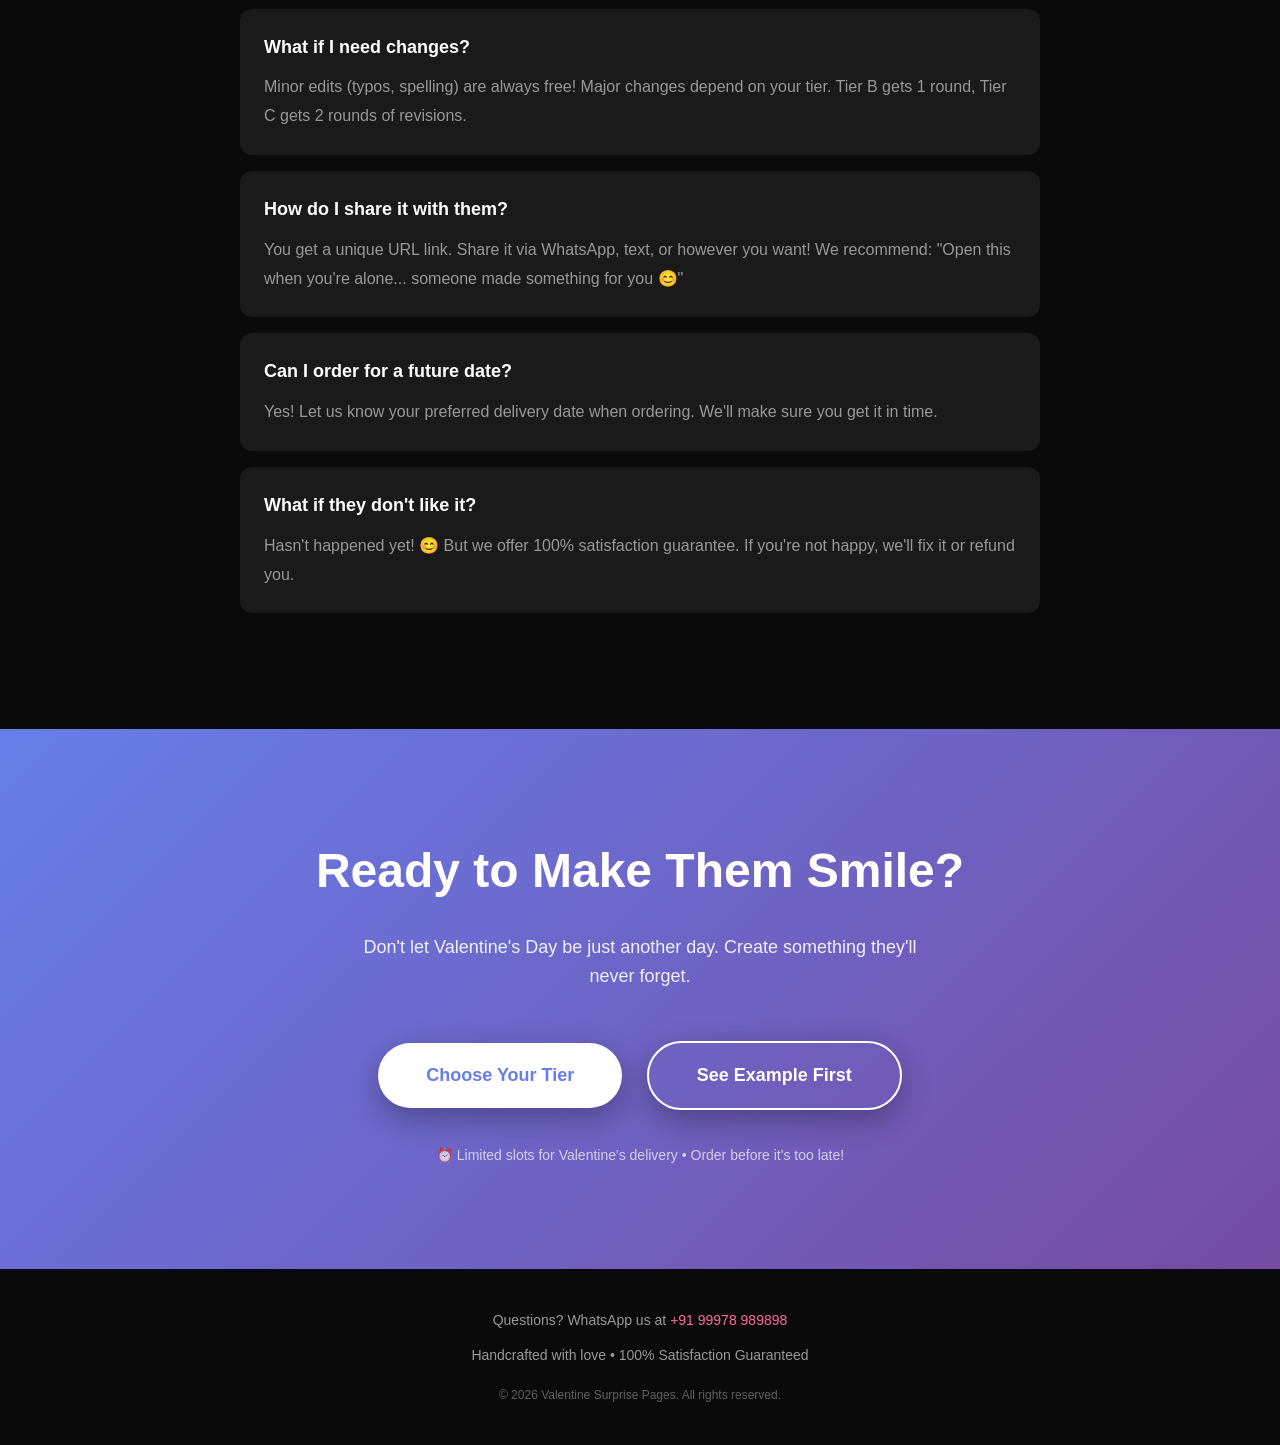
==== commit db208b96: "Update index.html" ====
--- a/index.html
+++ b/index.html
@@ -776,9 +776,9 @@
 
                 <!-- CUSTOMIZATION: Replace 919876543210 with your WhatsApp number -->
 
-                <a href="https://wa.me/919876543210?text=Hi!%20I%20want%20to%20order%20a%20Valentine%20Surprise%20Page%20%F0%9F%92%8C%0A%0A*Tier:*%20A%20-%20Quick%20Heart%0A*Price:*%20%E2%82%B9299%0A%0AI%27d%20like%20to%20proceed!" class="tier-cta" target="_blank">Order Quick Heart</a>
-
-                <!-- <a href="demo/tier-a.html" class="tier-demo" target="_blank">View Demo</a> -->
+                <a href="https://wa.me/919997899898?text=Hi!%20I%20want%20to%20order%20a%20Valentine%20Surprise%20Page%20%F0%9F%92%8C%0A%0A*Tier:*%20A%20-%20Quick%20Heart%0A*Price:*%20%E2%82%B9299%0A%0AI%27d%20like%20to%20proceed!" class="tier-cta" target="_blank">Order Quick Heart</a>
+
+                <a href="demo/tier-a.html" class="tier-demo" target="_blank">View Demo</a>
 
             </div>
 
@@ -816,9 +816,9 @@
 
                 </ul>
 
-                <a href="https://wa.me/919876543210?text=Hi!%20I%20want%20to%20order%20a%20Valentine%20Surprise%20Page%20%F0%9F%92%8C%0A%0A*Tier:*%20B%20-%20Signature%20Edition%20%E2%AD%90%0A*Price:*%20%E2%82%B9599%0A%0AI%27d%20like%20to%20proceed!" class="tier-cta" target="_blank">Order Signature Edition</a>
-
-                <!-- <a href="demo/tier-b.html" class="tier-demo" target="_blank">View Demo</a> -->
+                <a href="https://wa.me/919997899898?text=Hi!%20I%20want%20to%20order%20a%20Valentine%20Surprise%20Page%20%F0%9F%92%8C%0A%0A*Tier:*%20B%20-%20Signature%20Edition%20%E2%AD%90%0A*Price:*%20%E2%82%B9599%0A%0AI%27d%20like%20to%20proceed!" class="tier-cta" target="_blank">Order Signature Edition</a>
+
+                <a href="demo/tier-b.html" class="tier-demo" target="_blank">View Demo</a>
 
             </div>
 
@@ -854,9 +854,9 @@
 
                 </ul>
 
-                <a href="https://wa.me/919876543210?text=Hi!%20I%20want%20to%20order%20a%20Valentine%20Surprise%20Page%20%F0%9F%92%8C%0A%0A*Tier:*%20C%20-%20Unforgettable%20Edition%20%F0%9F%8C%9F%0A*Price:*%20%E2%82%B9999%0A%0AI%27d%20like%20to%20proceed!" class="tier-cta" target="_blank">Order Unforgettable Edition</a>
-
-                <!-- <a href="demo/tier-c.html" class="tier-demo" target="_blank">View Demo</a> -->
+                <a href="https://wa.me/919997899898?text=Hi!%20I%20want%20to%20order%20a%20Valentine%20Surprise%20Page%20%F0%9F%92%8C%0A%0A*Tier:*%20C%20-%20Unforgettable%20Edition%20%F0%9F%8C%9F%0A*Price:*%20%E2%82%B9999%0A%0AI%27d%20like%20to%20proceed!" class="tier-cta" target="_blank">Order Unforgettable Edition</a>
+
+                <a href="demo/tier-c.html" class="tier-demo" target="_blank">View Demo</a>
 
             </div>
 
@@ -1209,3 +1209,5 @@
 </html>
 
 
+
+
